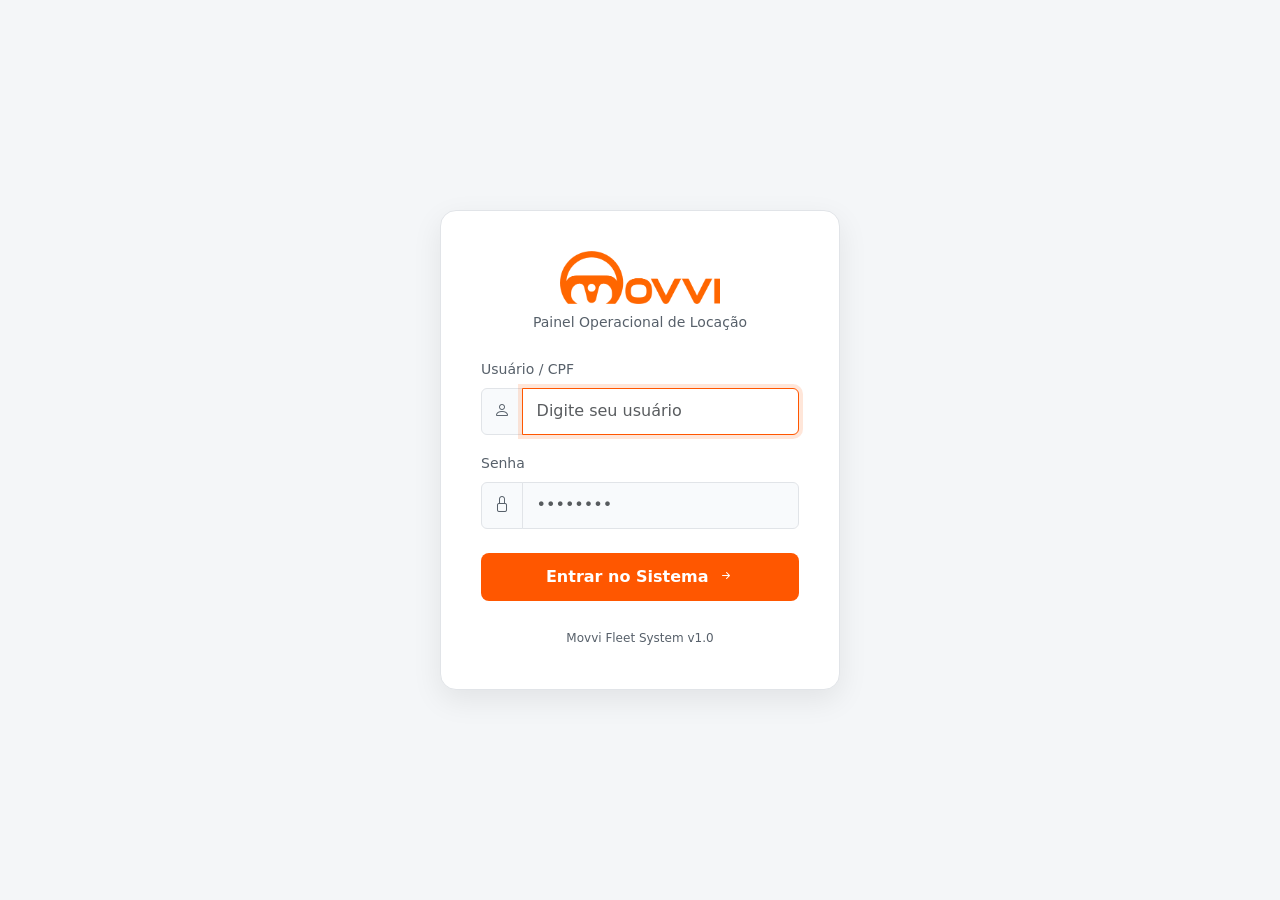
==== index.html @ 43ba8b77 "first-commit" ====
<!DOCTYPE html>
<html lang="pt-br" data-bs-theme="light">

<head>
    <meta charset="UTF-8">
    <meta name="viewport" content="width=device-width, initial-scale=1.0">
    <title>Movvi - Login</title>
    <!-- Bootstrap 5 CSS -->
    <link href="https://cdn.jsdelivr.net/npm/bootstrap@5.3.2/dist/css/bootstrap.min.css" rel="stylesheet">
    <!-- Bootstrap Icons -->
    <link rel="stylesheet" href="https://cdn.jsdelivr.net/npm/bootstrap-icons@1.11.1/font/bootstrap-icons.css">

    <style>
        :root {
            --bg-main: #f4f6f8;
            --card-bg: #ffffff;
            --card-border: #e1e4e8;
            --text-main: #0d1117;
            --text-muted: #57606a;
            --brand-orange: #ff5700;
            --orange-hover: #d94a00;
            --input-bg: #f8fafc;
        }

        body {
            background-color: var(--bg-main);
            color: var(--text-main);
            min-height: 100vh;
            display: flex;
            align-items: center;
            justify-content: center;
            font-family: system-ui, -apple-system, sans-serif;
        }

        /* Card de Login */
        .login-card {
            background-color: var(--card-bg);
            border: 1px solid var(--card-border);
            border-radius: 16px;
            box-shadow: 0 10px 30px rgba(0, 0, 0, 0.08);
            width: 100%;
            max-width: 400px;
            padding: 2.5rem;
        }

        .brand-logo-img {
            max-width: 160px;
            height: auto;
            display: block;
            margin: 0 auto;
        }

        /* Botão Principal Laranja */
        .btn-orange {
            background-color: var(--brand-orange);
            color: #ffffff;
            font-weight: 600;
            border: none;
            padding: 0.75rem;
            border-radius: 8px;
            transition: background-color 0.2s ease, box-shadow 0.2s ease;
        }

        .btn-orange:hover {
            background-color: var(--orange-hover);
            color: #ffffff;
            box-shadow: 0 4px 15px rgba(255, 87, 0, 0.25);
        }

        .form-control {
            background-color: var(--input-bg);
            border: 1px solid var(--card-border);
            color: var(--text-main);
            padding: 0.65rem 0.85rem;
        }

        .form-control:focus {
            background-color: #ffffff;
            border-color: var(--brand-orange);
            color: var(--text-main);
            box-shadow: 0 0 0 0.25rem rgba(255, 87, 0, 0.15);
        }

        .input-group-text {
            background-color: var(--input-bg);
            border-color: var(--card-border);
            color: var(--text-muted);
        }
    </style>
</head>

<body>

    <div class="login-card">
        <!-- Logo e Título -->
        <div class="text-center mb-4">
            <img src="./images/logo.png" alt="Movvi Logo" class="brand-logo-img mb-2">
            <p class="small mb-0" style="color: var(--text-muted);">Painel Operacional de Locação</p>
        </div>

        <!-- Alerta de Erro de Login (Invisível por padrão) -->
        <div id="alert-erro" class="alert alert-danger d-none py-2 small text-center" role="alert">
            <i class="bi bi-exclamation-triangle-fill me-1"></i> Usuário ou senha incorretos!
        </div>

        <!-- Formulário de Autenticação -->
        <form id="form-login" onsubmit="validarLogin(event)">
            <div class="mb-3">
                <label for="usuario" class="form-label small" style="color: var(--text-muted);">Usuário / CPF</label>
                <div class="input-group">
                    <span class="input-group-text">
                        <i class="bi bi-person"></i>
                    </span>
                    <input type="text" class="form-control" id="usuario" placeholder="Digite seu usuário" required
                        autofocus>
                </div>
            </div>

            <div class="mb-4">
                <label for="senha" class="form-label small" style="color: var(--text-muted);">Senha</label>
                <div class="input-group">
                    <span class="input-group-text">
                        <i class="bi bi-lock"></i>
                    </span>
                    <input type="password" class="form-control" id="senha" placeholder="••••••••" required>
                </div>
            </div>

            <button type="submit" class="btn btn-orange w-100">
                Entrar no Sistema <i class="bi bi-arrow-right-short ms-1"></i>
            </button>
        </form>

        <div class="text-center mt-4">
            <span style="font-size: 0.75rem; color: var(--text-muted);">Movvi Fleet System v1.0</span>
        </div>
    </div>

    <!-- Bootstrap 5 JS -->
    <script src="https://cdn.jsdelivr.net/npm/bootstrap@5.3.2/dist/js/bootstrap.bundle.min.js"></script>

    <!-- Script Inline de Autenticação Front-end (root / 0000) -->
    <script>
        function validarLogin(event) {
            // Impede o envio padrão do formulário
            event.preventDefault();

            const usuario = document.getElementById('usuario').value.trim();
            const senha = document.getElementById('senha').value.trim();
            const alertErro = document.getElementById('alert-erro');

            // Validação estática: root / 0000
            if (usuario === 'root' && senha === '0000') {
                alertErro.classList.add('d-none');

                // Simulação de sucesso e direcionamento para a dashboard
                window.location.href = 'dashboard.html';
            } else {
                // Exibe a mensagem de erro na tela
                alertErro.classList.remove('d-none');
            }
        }
    </script>
</body>

</html>
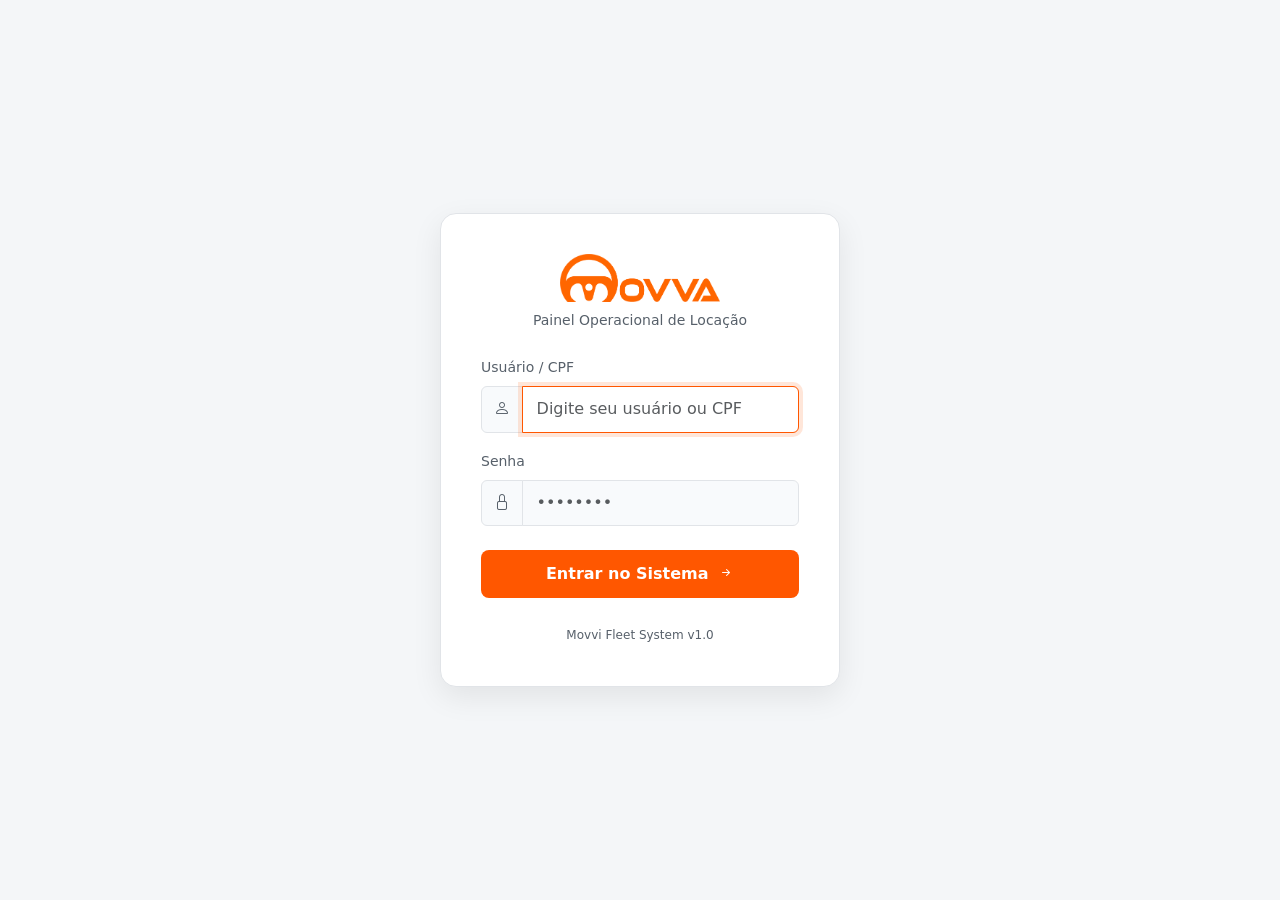
==== commit 30c7d283: "tudo ou quase tudo pq eu esqueci de commitar" ====
--- a/index.html
+++ b/index.html
@@ -4,115 +4,34 @@
 <head>
     <meta charset="UTF-8">
     <meta name="viewport" content="width=device-width, initial-scale=1.0">
-    <title>Movvi - Login</title>
-    <!-- Bootstrap 5 CSS -->
+    <title>Login</title>
     <link href="https://cdn.jsdelivr.net/npm/bootstrap@5.3.2/dist/css/bootstrap.min.css" rel="stylesheet">
-    <!-- Bootstrap Icons -->
     <link rel="stylesheet" href="https://cdn.jsdelivr.net/npm/bootstrap-icons@1.11.1/font/bootstrap-icons.css">
-
-    <style>
-        :root {
-            --bg-main: #f4f6f8;
-            --card-bg: #ffffff;
-            --card-border: #e1e4e8;
-            --text-main: #0d1117;
-            --text-muted: #57606a;
-            --brand-orange: #ff5700;
-            --orange-hover: #d94a00;
-            --input-bg: #f8fafc;
-        }
-
-        body {
-            background-color: var(--bg-main);
-            color: var(--text-main);
-            min-height: 100vh;
-            display: flex;
-            align-items: center;
-            justify-content: center;
-            font-family: system-ui, -apple-system, sans-serif;
-        }
-
-        /* Card de Login */
-        .login-card {
-            background-color: var(--card-bg);
-            border: 1px solid var(--card-border);
-            border-radius: 16px;
-            box-shadow: 0 10px 30px rgba(0, 0, 0, 0.08);
-            width: 100%;
-            max-width: 400px;
-            padding: 2.5rem;
-        }
-
-        .brand-logo-img {
-            max-width: 160px;
-            height: auto;
-            display: block;
-            margin: 0 auto;
-        }
-
-        /* Botão Principal Laranja */
-        .btn-orange {
-            background-color: var(--brand-orange);
-            color: #ffffff;
-            font-weight: 600;
-            border: none;
-            padding: 0.75rem;
-            border-radius: 8px;
-            transition: background-color 0.2s ease, box-shadow 0.2s ease;
-        }
-
-        .btn-orange:hover {
-            background-color: var(--orange-hover);
-            color: #ffffff;
-            box-shadow: 0 4px 15px rgba(255, 87, 0, 0.25);
-        }
-
-        .form-control {
-            background-color: var(--input-bg);
-            border: 1px solid var(--card-border);
-            color: var(--text-main);
-            padding: 0.65rem 0.85rem;
-        }
-
-        .form-control:focus {
-            background-color: #ffffff;
-            border-color: var(--brand-orange);
-            color: var(--text-main);
-            box-shadow: 0 0 0 0.25rem rgba(255, 87, 0, 0.15);
-        }
-
-        .input-group-text {
-            background-color: var(--input-bg);
-            border-color: var(--card-border);
-            color: var(--text-muted);
-        }
-    </style>
+    <link rel="stylesheet" href="indexstyle.css">
+    <link rel="icon" href="images/logo.png" type="image/png">
 </head>
 
 <body>
 
     <div class="login-card">
-        <!-- Logo e Título -->
         <div class="text-center mb-4">
             <img src="./images/logo.png" alt="Movvi Logo" class="brand-logo-img mb-2">
             <p class="small mb-0" style="color: var(--text-muted);">Painel Operacional de Locação</p>
         </div>
 
-        <!-- Alerta de Erro de Login (Invisível por padrão) -->
         <div id="alert-erro" class="alert alert-danger d-none py-2 small text-center" role="alert">
-            <i class="bi bi-exclamation-triangle-fill me-1"></i> Usuário ou senha incorretos!
+            <i class="bi bi-exclamation-triangle-fill me-1"></i> <span id="msg-erro">Usuário ou senha incorretos!</span>
         </div>
 
-        <!-- Formulário de Autenticação -->
-        <form id="form-login" onsubmit="validarLogin(event)">
+        <form action="login.php" method="POST">
             <div class="mb-3">
                 <label for="usuario" class="form-label small" style="color: var(--text-muted);">Usuário / CPF</label>
                 <div class="input-group">
                     <span class="input-group-text">
                         <i class="bi bi-person"></i>
                     </span>
-                    <input type="text" class="form-control" id="usuario" placeholder="Digite seu usuário" required
-                        autofocus>
+                    <input type="text" class="form-control" id="usuario" name="login"
+                        placeholder="Digite seu usuário ou CPF" required autofocus>
                 </div>
             </div>
 
@@ -122,7 +41,7 @@
                     <span class="input-group-text">
                         <i class="bi bi-lock"></i>
                     </span>
-                    <input type="password" class="form-control" id="senha" placeholder="••••••••" required>
+                    <input type="password" class="form-control" id="senha" name="senha" placeholder="••••••••" required>
                 </div>
             </div>
 
@@ -136,29 +55,19 @@
         </div>
     </div>
 
-    <!-- Bootstrap 5 JS -->
     <script src="https://cdn.jsdelivr.net/npm/bootstrap@5.3.2/dist/js/bootstrap.bundle.min.js"></script>
-
-    <!-- Script Inline de Autenticação Front-end (root / 0000) -->
     <script>
-        function validarLogin(event) {
-            // Impede o envio padrão do formulário
-            event.preventDefault();
-
-            const usuario = document.getElementById('usuario').value.trim();
-            const senha = document.getElementById('senha').value.trim();
+        const params = new URLSearchParams(window.location.search);
+        const erro = params.get('erro');
+        if (erro) {
             const alertErro = document.getElementById('alert-erro');
-
-            // Validação estática: root / 0000
-            if (usuario === 'root' && senha === '0000') {
-                alertErro.classList.add('d-none');
-
-                // Simulação de sucesso e direcionamento para a dashboard
-                window.location.href = 'dashboard.html';
-            } else {
-                // Exibe a mensagem de erro na tela
-                alertErro.classList.remove('d-none');
+            const msgErro = document.getElementById('msg-erro');
+            if (erro === 'inativo') {
+                msgErro.textContent = 'Acesso bloqueado: colaborador afastado ou desligado.';
+            } else if (erro === 'campos_vazios') {
+                msgErro.textContent = 'Preencha usuário e senha.';
             }
+            alertErro.classList.remove('d-none');
         }
     </script>
 </body>
--- a/indexstyle.css
+++ b/indexstyle.css
@@ -0,0 +1,73 @@
+:root {
+    --bg-main: #f4f6f8;
+    --card-bg: #ffffff;
+    --card-border: #e1e4e8;
+    --text-main: #0d1117;
+    --text-muted: #57606a;
+    --brand-orange: #ff5700;
+    --orange-hover: #d94a00;
+    --input-bg: #f8fafc;
+}
+
+body {
+    background-color: var(--bg-main);
+    color: var(--text-main);
+    min-height: 100vh;
+    display: flex;
+    align-items: center;
+    justify-content: center;
+    font-family: system-ui, -apple-system, sans-serif;
+}
+
+.login-card {
+    background-color: var(--card-bg);
+    border: 1px solid var(--card-border);
+    border-radius: 16px;
+    box-shadow: 0 10px 30px rgba(0, 0, 0, 0.08);
+    width: 100%;
+    max-width: 400px;
+    padding: 2.5rem;
+}
+
+.brand-logo-img {
+    max-width: 160px;
+    height: auto;
+    display: block;
+    margin: 0 auto;
+}
+
+.btn-orange {
+    background-color: var(--brand-orange);
+    color: #ffffff;
+    font-weight: 600;
+    border: none;
+    padding: 0.75rem;
+    border-radius: 8px;
+    transition: background-color 0.2s ease, box-shadow 0.2s ease;
+}
+
+.btn-orange:hover {
+    background-color: var(--orange-hover);
+    color: #ffffff;
+    box-shadow: 0 4px 15px rgba(255, 87, 0, 0.25);
+}
+
+.form-control {
+    background-color: var(--input-bg);
+    border: 1px solid var(--card-border);
+    color: var(--text-main);
+    padding: 0.65rem 0.85rem;
+}
+
+.form-control:focus {
+    background-color: #ffffff;
+    border-color: var(--brand-orange);
+    color: var(--text-main);
+    box-shadow: 0 0 0 0.25rem rgba(255, 87, 0, 0.15);
+}
+
+.input-group-text {
+    background-color: var(--input-bg);
+    border-color: var(--card-border);
+    color: var(--text-muted);
+}
